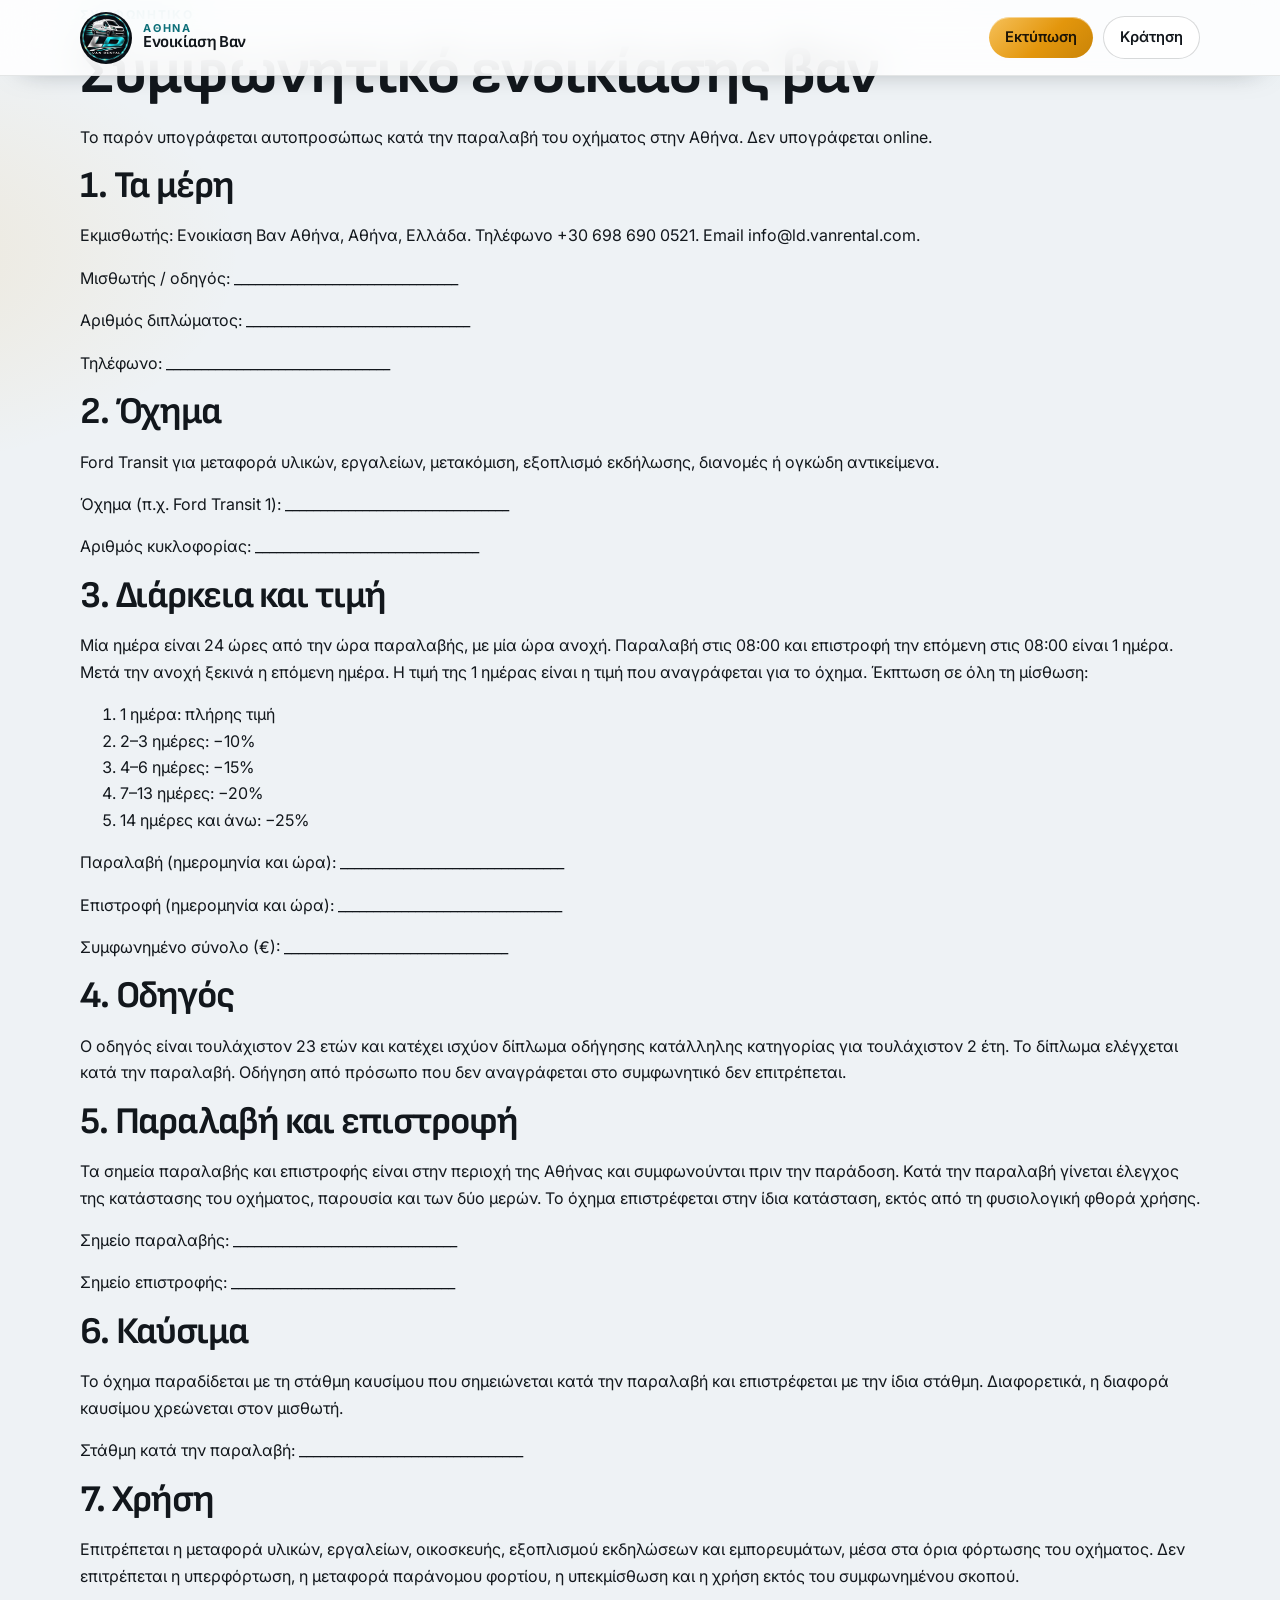
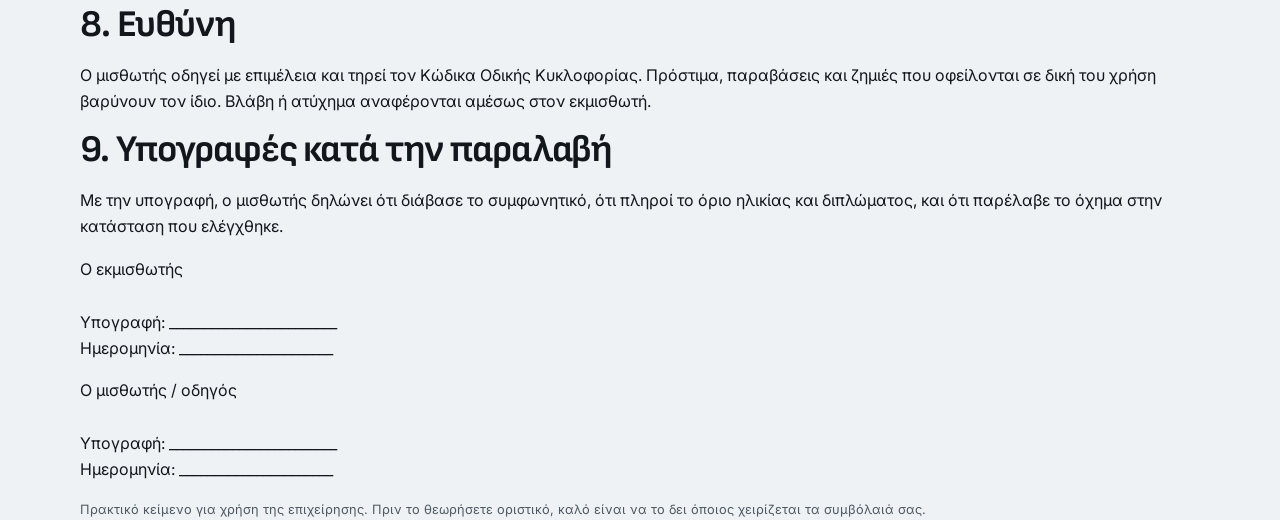
==== contract.html @ 8128e72f "Add files via upload" ====
<!DOCTYPE html>
<html lang="el">
<head>
  <meta charset="UTF-8" />
  <meta name="viewport" content="width=device-width, initial-scale=1" />
  <title>Συμφωνητικό ενοικίασης βαν – Ενοικίαση Βαν Αθήνα</title>
  <meta name="description" content="Συμφωνητικό ενοικίασης Ford Transit στην Αθήνα. Υπογράφεται κατά την παραλαβή." />
  <meta name="theme-color" content="#eef2f5" />
  <link rel="preconnect" href="https://fonts.googleapis.com" />
  <link rel="preconnect" href="https://fonts.gstatic.com" crossorigin />
  <link href="https://fonts.googleapis.com/css2?family=Inter:wght@400;500;600;700&family=Sofia+Sans:ital,wght@0,500;0,600;0,700;0,800&display=swap" rel="stylesheet" />
  <link rel="stylesheet" href="css/styles.css" />
</head>
<body>
  <header class="site-header scrolled">
    <div class="wrap bar">
      <a class="brand" href="index.html">
        <span class="logo"><img src="logo-header.jpg" alt="LD Van Rental" width="52" height="52" /></span>
        <span class="brand-text">
          <span class="brand-kicker">Αθήνα</span>
          <span class="brand-name">Ενοικίαση Βαν</span>
        </span>
      </a>
      <div class="bar-actions no-print">
        <button type="button" class="btn btn-accent btn-sm" id="printBtn">Εκτύπωση</button>
        <a class="btn btn-outline btn-sm" href="index.html#book">Κράτηση</a>
      </div>
    </div>
  </header>

  <main class="contract-main">
    <article class="wrap contract">
      <p class="eyebrow">Συμφωνητικό</p>
      <h1>Συμφωνητικό ενοικίασης βαν</h1>
      <p>Το παρόν υπογράφεται αυτοπροσώπως κατά την παραλαβή του οχήματος στην Αθήνα. Δεν υπογράφεται online.</p>

      <h2>1. Τα μέρη</h2>
      <p>Εκμισθωτής: Ενοικίαση Βαν Αθήνα, Αθήνα, Ελλάδα. Τηλέφωνο +30 698 690 0521. Email info@ld.vanrental.com.</p>
      <p class="blank">Μισθωτής / οδηγός: ________________________________</p>
      <p class="blank">Αριθμός διπλώματος: ________________________________</p>
      <p class="blank">Τηλέφωνο: ________________________________</p>

      <h2>2. Όχημα</h2>
      <p>Ford Transit για μεταφορά υλικών, εργαλείων, μετακόμιση, εξοπλισμό εκδήλωσης, διανομές ή ογκώδη αντικείμενα.</p>
      <p class="blank">Όχημα (π.χ. Ford Transit 1): ________________________________</p>
      <p class="blank">Αριθμός κυκλοφορίας: ________________________________</p>

      <h2>3. Διάρκεια και τιμή</h2>
      <p>Μία ημέρα είναι 24 ώρες από την ώρα παραλαβής, με μία ώρα ανοχή. Παραλαβή στις 08:00 και επιστροφή την επόμενη στις 08:00 είναι 1 ημέρα. Μετά την ανοχή ξεκινά η επόμενη ημέρα. Η τιμή της 1 ημέρας είναι η τιμή που αναγράφεται για το όχημα. Έκπτωση σε όλη τη μίσθωση:</p>
      <ol>
        <li>1 ημέρα: πλήρης τιμή</li>
        <li>2–3 ημέρες: −10%</li>
        <li>4–6 ημέρες: −15%</li>
        <li>7–13 ημέρες: −20%</li>
        <li>14 ημέρες και άνω: −25%</li>
      </ol>
      <p class="blank">Παραλαβή (ημερομηνία και ώρα): ________________________________</p>
      <p class="blank">Επιστροφή (ημερομηνία και ώρα): ________________________________</p>
      <p class="blank">Συμφωνημένο σύνολο (€): ________________________________</p>

      <h2>4. Οδηγός</h2>
      <p>Ο οδηγός είναι τουλάχιστον 23 ετών και κατέχει ισχύον δίπλωμα οδήγησης κατάλληλης κατηγορίας για τουλάχιστον 2 έτη. Το δίπλωμα ελέγχεται κατά την παραλαβή. Οδήγηση από πρόσωπο που δεν αναγράφεται στο συμφωνητικό δεν επιτρέπεται.</p>

      <h2>5. Παραλαβή και επιστροφή</h2>
      <p>Τα σημεία παραλαβής και επιστροφής είναι στην περιοχή της Αθήνας και συμφωνούνται πριν την παράδοση. Κατά την παραλαβή γίνεται έλεγχος της κατάστασης του οχήματος, παρουσία και των δύο μερών. Το όχημα επιστρέφεται στην ίδια κατάσταση, εκτός από τη φυσιολογική φθορά χρήσης.</p>
      <p class="blank">Σημείο παραλαβής: ________________________________</p>
      <p class="blank">Σημείο επιστροφής: ________________________________</p>

      <h2>6. Καύσιμα</h2>
      <p>Το όχημα παραδίδεται με τη στάθμη καυσίμου που σημειώνεται κατά την παραλαβή και επιστρέφεται με την ίδια στάθμη. Διαφορετικά, η διαφορά καυσίμου χρεώνεται στον μισθωτή.</p>
      <p class="blank">Στάθμη κατά την παραλαβή: ________________________________</p>

      <h2>7. Χρήση</h2>
      <p>Επιτρέπεται η μεταφορά υλικών, εργαλείων, οικοσκευής, εξοπλισμού εκδηλώσεων και εμπορευμάτων, μέσα στα όρια φόρτωσης του οχήματος. Δεν επιτρέπεται η υπερφόρτωση, η μεταφορά παράνομου φορτίου, η υπεκμίσθωση και η χρήση εκτός του συμφωνημένου σκοπού.</p>

      <h2>8. Ευθύνη</h2>
      <p>Ο μισθωτής οδηγεί με επιμέλεια και τηρεί τον Κώδικα Οδικής Κυκλοφορίας. Πρόστιμα, παραβάσεις και ζημιές που οφείλονται σε δική του χρήση βαρύνουν τον ίδιο. Βλάβη ή ατύχημα αναφέρονται αμέσως στον εκμισθωτή.</p>

      <h2>9. Υπογραφές κατά την παραλαβή</h2>
      <p>Με την υπογραφή, ο μισθωτής δηλώνει ότι διάβασε το συμφωνητικό, ότι πληροί το όριο ηλικίας και διπλώματος, και ότι παρέλαβε το όχημα στην κατάσταση που ελέγχθηκε.</p>
      <div class="sign">
        <p class="blank">Ο εκμισθωτής<br /><br />Υπογραφή: ________________________<br />Ημερομηνία: ______________________</p>
        <p class="blank">Ο μισθωτής / οδηγός<br /><br />Υπογραφή: ________________________<br />Ημερομηνία: ______________________</p>
      </div>
      <p class="fine">Πρακτικό κείμενο για χρήση της επιχείρησης. Πριν το θεωρήσετε οριστικό, καλό είναι να το δει όποιος χειρίζεται τα συμβόλαιά σας.</p>
    </article>
  </main>
  <script>
    document.getElementById("printBtn").addEventListener("click", () => window.print());
  </script>
</body>
</html>
---- css/styles.css ----
/* =====================================================================
   Ενοικίαση Βαν Αθήνα
   Light instrument panel: concrete canvas, graphite ink, signal amber,
   deep teal. Sofia Sans + Inter (both include Greek).
   ===================================================================== */
:root {
  --ink: #12171c;
  --ink-soft: #2c353d;
  --muted: #4e5963;
  --canvas: #eef2f5;
  --canvas-2: #e4eaee;
  --surface: #ffffff;
  --line: rgba(18, 23, 28, 0.1);
  --line-strong: rgba(18, 23, 28, 0.16);
  --amber: #e3960c;
  --amber-2: #f6b73c;
  --amber-ink: #1c1406;
  --teal: #0c6e78;
  --teal-2: #14919b;
  --danger: #b42318;
  --ok: #18794a;
  --night: #0d141b;
  --night-2: #16202a;
  --grad: linear-gradient(135deg, #f6c15a 0%, #e3960c 55%, #c98408 100%);
  --glow: linear-gradient(135deg, #f6c15a, #14919b);
  --radius: 22px;
  --ease: cubic-bezier(.2, .8, .2, 1);
  --header: 76px;
  --font-head: "Sofia Sans", "Inter", system-ui, sans-serif;
  --font-body: "Inter", system-ui, -apple-system, "Segoe UI", sans-serif;
  --shadow: 0 24px 50px -28px rgba(13, 20, 27, 0.45);
}

*, *::before, *::after { box-sizing: border-box; }
html { -webkit-text-size-adjust: 100%; scroll-behavior: smooth; }
body {
  margin: 0;
  font-family: var(--font-body);
  color: var(--ink);
  background:
    radial-gradient(900px 480px at 100% -8%, rgba(20, 145, 155, 0.1), transparent 55%),
    radial-gradient(760px 420px at -12% 12%, rgba(227, 150, 12, 0.12), transparent 52%),
    var(--canvas);
  line-height: 1.65;
  -webkit-font-smoothing: antialiased;
  color-scheme: light;
}
.wrap { width: min(1120px, calc(100% - 2rem)); margin-inline: auto; }
[hidden] { display: none !important; }
img { max-width: 100%; }
h1, h2, h3 { font-family: var(--font-head); font-weight: 700; line-height: 1.08; margin: 0 0 .7rem; letter-spacing: -0.03em; }
h1 { font-size: clamp(2.35rem, 5vw, 4rem); }
h2 { font-size: clamp(1.7rem, 3vw, 2.35rem); }
em { font-style: italic; font-weight: 600; }
.muted { color: var(--muted); }
::selection { background: rgba(227, 150, 12, 0.28); }
:focus-visible { outline: 2px solid var(--teal); outline-offset: 3px; }

.skip {
  position: absolute; left: 1rem; top: -48px; z-index: 90;
  background: var(--ink); color: #fff; padding: .65rem 1rem; border-radius: 999px;
  text-decoration: none; font-weight: 600;
}
.skip:focus { top: .7rem; }

/* ---------- Scroll progress ---------- */
.scroll-progress {
  position: fixed; inset: 0 0 auto 0; height: 3px; z-index: 80; pointer-events: none;
  background: rgba(18, 23, 28, 0.06);
}
.scroll-progress span {
  display: block; height: 100%; width: 100%; transform: scaleX(0); transform-origin: left center;
  background: var(--glow);
  box-shadow: 0 0 14px rgba(227, 150, 12, 0.55);
}

/* ---------- Buttons ---------- */
.btn {
  font: inherit; font-weight: 600; border: 0; border-radius: 999px; cursor: pointer;
  text-decoration: none; padding: .85rem 1.35rem; min-height: 48px;
  display: inline-flex; align-items: center; justify-content: center; gap: .5rem;
  transition: transform .35s var(--ease), box-shadow .35s, background .25s, border-color .25s, color .25s;
}
.btn:hover { transform: translateY(-2px); }
.btn:active { transform: translateY(0) scale(.98); }
.btn:disabled { opacity: .6; cursor: wait; transform: none; }
.btn-sm { padding: .5rem 1rem; min-height: 40px; font-size: .92rem; }
.btn-block { width: 100%; }
.btn-primary { background: var(--ink); color: #fff; }
.btn-primary:hover { background: #24303a; box-shadow: 0 12px 28px -12px rgba(18, 23, 28, 0.7); }
.btn-accent { background: var(--grad); color: var(--amber-ink); box-shadow: inset 0 1px 0 rgba(255, 255, 255, 0.45); }
.btn-accent:hover { box-shadow: 0 0 0 4px rgba(227, 150, 12, 0.22), 0 14px 28px -12px rgba(227, 150, 12, 0.7); }
.btn-outline {
  background: rgba(255, 255, 255, 0.55); color: var(--ink);
  border: 1px solid var(--line-strong); backdrop-filter: blur(10px);
}
.btn-outline:hover { border-color: var(--teal); color: var(--teal); background: #fff; }
.btn-wa { background: #1faa59; color: #fff; }
.btn-wa:hover { box-shadow: 0 0 0 4px rgba(31, 170, 89, 0.2), 0 14px 28px -12px rgba(31, 170, 89, 0.65); }
.btn-call { background: var(--night); color: #fff; box-shadow: inset 0 0 0 1px rgba(246, 183, 60, 0.45); }
.btn-call:hover { background: #1a2632; box-shadow: 0 0 0 4px rgba(20, 145, 155, 0.18), 0 14px 28px -12px rgba(13, 20, 27, 0.55); }
.link-btn {
  background: none; border: 0; font: inherit; font-weight: 600; color: var(--teal);
  cursor: pointer; padding: .25rem 0 .9rem;
}
.link-btn:hover { color: var(--ink); }

/* ---------- Header ---------- */
.site-header {
  position: fixed; inset: 0 0 auto 0; z-index: 40; height: var(--header);
  display: flex; align-items: center;
  background: rgba(238, 242, 245, 0.72);
  backdrop-filter: blur(18px) saturate(1.4);
  -webkit-backdrop-filter: blur(18px) saturate(1.4);
  border-bottom: 1px solid transparent;
  transition: background .35s, box-shadow .35s, border-color .35s;
}
.site-header.scrolled, .site-header.open {
  background: rgba(255, 255, 255, 0.86);
  border-bottom-color: var(--line);
  box-shadow: 0 12px 30px -24px rgba(13, 20, 27, 0.55);
}
.bar { display: flex; align-items: center; justify-content: space-between; gap: 1rem; width: min(1120px, calc(100% - 2rem)); }
.brand { display: flex; align-items: center; gap: .7rem; color: var(--ink); text-decoration: none; }
.logo {
  width: 52px; height: 52px; border-radius: 50%; overflow: hidden; flex: none;
  background: #0d141b; display: block;
}
.logo img { width: 100%; height: 100%; object-fit: cover; display: block; }
.brand-text { display: flex; flex-direction: column; line-height: 1.05; }
.brand-kicker { font-size: .68rem; font-weight: 700; letter-spacing: .16em; text-transform: uppercase; color: var(--teal); }
.brand-name { font-family: var(--font-head); font-weight: 700; font-size: 1.05rem; letter-spacing: -0.03em; }
.nav { display: none; gap: 1.35rem; }
.nav a {
  color: var(--ink-soft); text-decoration: none; font-weight: 500; font-size: .94rem;
  position: relative; padding: .3rem 0;
}
.nav a::after {
  content: ""; position: absolute; left: 0; right: 100%; bottom: -2px; height: 2px; border-radius: 2px;
  background: var(--grad); transition: right .35s var(--ease);
}
.nav a:hover, .nav a.is-current { color: var(--ink); }
.nav a:hover::after, .nav a.is-current::after { right: 0; }
.bar-actions { display: flex; align-items: center; gap: .6rem; }
.menu-btn {
  width: 44px; height: 44px; border-radius: 14px; border: 1px solid var(--line-strong);
  background: rgba(255, 255, 255, 0.7); display: grid; place-content: center; gap: 5px; cursor: pointer;
}
.menu-btn span { display: block; width: 18px; height: 2px; background: var(--ink); border-radius: 2px; transition: transform .3s var(--ease), opacity .2s; }
.site-header.open .menu-btn span:nth-child(1) { transform: translateY(7px) rotate(45deg); }
.site-header.open .menu-btn span:nth-child(2) { opacity: 0; }
.site-header.open .menu-btn span:nth-child(3) { transform: translateY(-7px) rotate(-45deg); }
@media (max-width: 899px) {
  .site-header.open .nav {
    display: flex; flex-direction: column; position: absolute; top: var(--header); left: 0; right: 0;
    background: rgba(255, 255, 255, 0.96); backdrop-filter: blur(16px);
    padding: .4rem 1.15rem 1rem; border-bottom: 1px solid var(--line);
    box-shadow: var(--shadow); animation: dropIn .28s var(--ease);
  }
  .site-header.open .nav a { padding: .9rem .1rem; border-bottom: 1px solid var(--line); font-size: 1.05rem; }
  .site-header.open .nav a::after { display: none; }
}
@media (min-width: 900px) { .nav { display: flex; } .menu-btn { display: none; } }

/* ---------- Hero ---------- */
.hero { padding: calc(var(--header) + 2.4rem) 0 1.5rem; }
.hero-grid { display: grid; gap: 2rem; align-items: center; }
@media (min-width: 960px) { .hero-grid { grid-template-columns: 1.12fr .88fr; gap: 3.5rem; } }
.eyebrow {
  display: inline-flex; align-items: center; gap: .55rem; margin: 0 0 .85rem;
  font-size: .75rem; font-weight: 700; letter-spacing: .14em; text-transform: uppercase; color: var(--teal);
}
.pulse-dot {
  width: 8px; height: 8px; border-radius: 50%; background: var(--amber); position: relative; flex: none;
}
.pulse-dot::after {
  content: ""; position: absolute; inset: -4px; border-radius: inherit; border: 1px solid var(--amber);
  animation: pulse 2.4s ease-out infinite;
}
.hero h1 em {
  background: linear-gradient(100deg, #c98408, #0c6e78);
  -webkit-background-clip: text; background-clip: text; color: transparent;
}
.lead { font-size: 1.05rem; color: var(--muted); margin: 0 0 1.5rem; max-width: 42rem; }
.hero-cta { display: flex; flex-wrap: wrap; gap: .7rem; }
.chips { display: flex; flex-wrap: wrap; gap: .5rem; list-style: none; padding: 0; margin: 1.4rem 0 0; }
.chips li {
  font-size: .84rem; font-weight: 500; color: var(--ink-soft);
  padding: .4rem .85rem; border-radius: 999px;
  background: rgba(255, 255, 255, 0.72); border: 1px solid var(--line);
  backdrop-filter: blur(8px);
}
.chips li::before { content: ""; display: inline-block; width: 6px; height: 6px; margin-right: .5rem; border-radius: 50%; background: var(--teal-2); transform: translateY(-1px); }

.hero-visual { position: relative; }
.hero-visual::before {
  content: ""; position: absolute; inset: 22px -12px -14px 22px; border-radius: 28px; z-index: 0;
  background: linear-gradient(160deg, rgba(227, 150, 12, 0.22), rgba(20, 145, 155, 0.16));
  border: 1px solid rgba(12, 110, 120, 0.25);
}
.hero-photo { aspect-ratio: 5 / 4; max-height: 440px; z-index: 1; }
.hero-note {
  position: absolute; left: -12px; bottom: 22px; z-index: 2; max-width: 220px;
  padding: .85rem 1rem; border-radius: 18px; color: #fff;
  background: rgba(13, 20, 27, 0.72); border: 1px solid rgba(255, 255, 255, 0.16);
  backdrop-filter: blur(14px); -webkit-backdrop-filter: blur(14px);
  box-shadow: var(--shadow);
}
.hero-note-k { display: block; font-size: .7rem; letter-spacing: .14em; text-transform: uppercase; color: var(--amber-2); font-weight: 700; margin-bottom: .25rem; }
.hero-note strong { font-family: var(--font-head); font-weight: 600; font-size: 1rem; letter-spacing: -0.02em; line-height: 1.25; }
@media (max-width: 640px) {
  .hero-note { left: 12px; bottom: 12px; }
  .hero-visual::before { inset: 12px -6px -8px 12px; }
}

/* ---------- Frames ---------- */
.frame {
  position: relative; margin: 0; overflow: hidden; border-radius: 24px;
  background: linear-gradient(145deg, #1c2832, #0c6e78);
  box-shadow: var(--shadow); border: 1px solid rgba(255, 255, 255, 0.7);
}
.frame img { position: absolute; inset: 0; width: 100%; height: 100%; object-fit: cover; display: block; }
.glass-tag {
  position: absolute; left: .85rem; bottom: .85rem; z-index: 2;
  padding: .4rem .8rem; border-radius: 999px; color: #fff; font-size: .8rem; font-weight: 600;
  background: rgba(13, 20, 27, 0.5); border: 1px solid rgba(255, 255, 255, 0.22);
  backdrop-filter: blur(12px); -webkit-backdrop-filter: blur(12px);
}
img.failed { display: none; }

/* ---------- Booking ---------- */
#book { position: relative; z-index: 2; scroll-margin-top: calc(var(--header) + 12px); padding-bottom: .5rem; }
.book-card {
  position: relative; border-radius: 28px; padding: 1.15rem;
  background: rgba(255, 255, 255, 0.72);
  border: 1px solid rgba(255, 255, 255, 0.85);
  backdrop-filter: blur(18px) saturate(1.3);
  -webkit-backdrop-filter: blur(18px) saturate(1.3);
  box-shadow: 0 30px 70px -36px rgba(13, 20, 27, 0.45), inset 0 1px 0 rgba(255, 255, 255, 0.8);
}
.book-card::before {
  content: ""; position: absolute; inset: 0; border-radius: inherit; padding: 1px; pointer-events: none;
  background: linear-gradient(135deg, rgba(227, 150, 12, 0.55), rgba(255, 255, 255, 0.15) 42%, rgba(20, 145, 155, 0.45));
  -webkit-mask: linear-gradient(#000 0 0) content-box, linear-gradient(#000 0 0);
  -webkit-mask-composite: xor; mask: linear-gradient(#000 0 0) content-box, linear-gradient(#000 0 0);
  mask-composite: exclude;
}
@media (min-width: 760px) { .book-card { padding: 1.6rem 1.7rem 1.7rem; } }
.book-head { display: flex; flex-wrap: wrap; justify-content: space-between; gap: .75rem 1.5rem; align-items: end; margin-bottom: 1.1rem; }
.book-head h2 { margin: 0; font-size: 1.55rem; }
.book-head .eyebrow { margin-bottom: .3rem; }
.book-note { margin: 0; max-width: 28ch; color: var(--muted); font-size: .92rem; }

.stepper { display: flex; align-items: center; gap: .45rem; list-style: none; padding: 0; margin: 0 0 .85rem; }
.stepper li { display: flex; align-items: center; gap: .55rem; color: var(--muted); font-weight: 600; font-size: .9rem; transition: color .3s; }
.stepper li:not(:last-child) { flex: 1; }
.stepper li:not(:last-child)::after {
  content: ""; flex: 1; min-width: 12px; height: 2px; border-radius: 2px; background: var(--canvas-2); margin-left: .3rem; transition: background .4s;
}
.stepper .n {
  width: 34px; height: 34px; flex: none; border-radius: 50%; display: grid; place-items: center;
  background: var(--surface); border: 1.5px solid var(--line-strong); font-weight: 700; transition: all .4s var(--ease);
}
.stepper li.active { color: var(--ink); }
.stepper li.active .n { background: var(--grad); border-color: transparent; color: var(--amber-ink); box-shadow: 0 0 0 5px rgba(227, 150, 12, 0.18); }
.stepper li.done .n { background: var(--teal); border-color: var(--teal); color: #fff; font-size: 0; }
.stepper li.done .n::after { content: "✓"; font-size: .95rem; }
.stepper li.done::after { background: var(--teal); }
@media (max-width: 640px) { .stepper li:not(.active) .t { display: none; } }
.progress { height: 3px; border-radius: 99px; background: var(--canvas-2); overflow: hidden; margin-bottom: 1.25rem; }
.progress i { display: block; height: 100%; width: 33%; border-radius: inherit; background: var(--glow); transition: width .65s var(--ease); }

.panel.enter-fwd { animation: rise .48s var(--ease) both; }
.panel.enter-back { animation: rise .48s var(--ease) both; }

/* ---------- Forms ---------- */
.search-bar {
  display: grid; gap: .85rem; grid-template-columns: 1fr; padding: .85rem;
  border-radius: 20px; background: rgba(255, 255, 255, 0.66); border: 1px solid var(--line);
}
@media (min-width: 860px) { .search-bar { grid-template-columns: 1fr 1fr 1fr auto; align-items: end; } }
.search-bar label, .field > label { margin: 0; }
label { display: block; font-weight: 600; font-size: .86rem; color: var(--ink-soft); }
input, select {
  display: block; width: 100%; margin-top: .35rem; padding: .75rem .9rem; font: inherit; color: var(--ink);
  background: var(--surface); border: 1.5px solid var(--line-strong); border-radius: 14px; min-height: 50px;
  transition: border-color .25s, box-shadow .25s, background .25s;
}
select {
  appearance: none;
  background-image: url("data:image/svg+xml;utf8,<svg xmlns='http://www.w3.org/2000/svg' width='12' height='8' viewBox='0 0 12 8'><path fill='%234e5963' d='M1 1.2 6 6.2 11 1.2'/></svg>");
  background-repeat: no-repeat; background-position: right .9rem center; padding-right: 2.2rem;
}
input:hover, select:hover { border-color: rgba(12, 110, 120, 0.35); }
input:focus, select:focus { outline: none; border-color: var(--teal); box-shadow: 0 0 0 4px rgba(12, 110, 120, 0.14); }
input::placeholder { color: #8b959e; }
input:disabled { background: var(--canvas-2); color: var(--muted); cursor: not-allowed; }
.control input { margin-top: 0; }
.hp { position: absolute; left: -9999px; width: 1px; height: 1px; opacity: 0; }
.error { color: var(--danger); font-weight: 600; margin: .75rem 0 0; animation: msgIn .25s var(--ease); }
.results-info { color: var(--muted); font-weight: 500; margin: 1rem 0 0; min-height: 1.4em; }

.field { margin-bottom: 1rem; }
.control { position: relative; }
.control input { padding-right: 2.8rem; }
.control::after {
  position: absolute; right: .8rem; top: 50%; width: 22px; height: 22px; border-radius: 50%;
  display: grid; place-items: center; font-size: .78rem; font-weight: 800; color: #fff;
  transform: translateY(-50%) scale(0); transition: transform .3s var(--ease); pointer-events: none;
}
.field.is-valid .control::after { content: "✓"; background: var(--ok); transform: translateY(-50%) scale(1); }
.field.is-invalid .control::after { content: "!"; background: var(--danger); transform: translateY(-50%) scale(1); }
.field.is-valid input { border-color: var(--ok); }
.field.is-invalid input { border-color: var(--danger); background: #fff7f6; animation: shake .35s; }
.field.is-invalid input:focus { box-shadow: 0 0 0 4px rgba(180, 35, 24, 0.14); }
.field.is-valid input:focus { box-shadow: 0 0 0 4px rgba(24, 121, 74, 0.14); }
.field-msg { color: var(--danger); font-size: .84rem; font-weight: 600; margin: .35rem 0 0; animation: msgIn .25s var(--ease); }
.hint { font-size: .86rem; color: var(--muted); margin: .25rem 0 .9rem; }
.field .hint { margin: .35rem 0 0; }
.form-sub { font-size: 1.35rem; margin: 1.5rem 0 .25rem; padding-top: 1.2rem; border-top: 1px dashed var(--line-strong); }

.suggest {
  position: absolute; left: 0; right: 0; top: calc(100% + 6px); z-index: 10; list-style: none; margin: 0; padding: .35rem;
  background: var(--surface); border: 1px solid var(--line); border-radius: 16px; max-height: 240px; overflow: auto;
  box-shadow: var(--shadow); animation: dropIn .2s var(--ease);
}
.suggest li { padding: .65rem .8rem; border-radius: 11px; cursor: pointer; font-size: .92rem; }
.suggest li:hover, .suggest li[aria-selected="true"] { background: #eef6f6; }
.suggest li.none { color: var(--muted); cursor: default; }
.check-row { display: flex; gap: .6rem; align-items: center; font-weight: 500; margin: .2rem 0 1rem; cursor: pointer; }
.check-row input { width: 18px; height: 18px; min-height: 0; margin: 0; accent-color: var(--teal); flex: none; }

/* ---------- Map ---------- */
.mode { border: 0; padding: 0; margin: 0 0 .75rem; display: flex; flex-wrap: wrap; gap: .5rem; align-items: center; }
.mode legend { float: left; font-size: .86rem; font-weight: 600; margin-right: .45rem; padding: 0; color: var(--ink-soft); }
.mode label { margin: 0; position: relative; }
.mode input { position: absolute; opacity: 0; width: 1px; height: 1px; min-height: 0; margin: 0; }
.mode span {
  display: inline-block; padding: .42rem .95rem; border-radius: 999px; background: var(--surface);
  border: 1.5px solid var(--line-strong); font-weight: 600; font-size: .86rem; cursor: pointer; transition: all .3s var(--ease);
}
.mode span:hover { border-color: var(--teal); }
.mode input:checked + span { background: var(--night); border-color: var(--night); color: #fff; }
.mode input:focus-visible + span { outline: 2px solid var(--teal); outline-offset: 2px; }
.map-wrap { isolation: isolate; z-index: 0; border-radius: 20px; overflow: hidden; border: 1px solid var(--line); box-shadow: var(--shadow); }
#map { height: 360px; background: var(--canvas-2); font-family: var(--font-body); }
#mapMsg { min-height: 1.3em; }
.pin span {
  display: grid; place-items: center; width: 32px; height: 32px; border-radius: 50%;
  font: 700 .85rem var(--font-head); border: 3px solid #fff; box-shadow: 0 6px 16px rgba(0, 0, 0, 0.28);
  animation: pinDrop .45s var(--ease) both;
}
.pin-pickup span { background: var(--teal); color: #fff; }
.pin-return span { background: var(--amber); color: var(--amber-ink); }

/* ---------- Cards ---------- */
.grid { display: grid; gap: 1.15rem; grid-template-columns: repeat(auto-fill, minmax(260px, 1fr)); margin-top: 1.35rem; }
.card {
  position: relative; background: var(--surface); border: 1px solid var(--line); border-radius: var(--radius);
  overflow: hidden; display: flex; flex-direction: column;
  transition: transform .4s var(--ease), box-shadow .4s var(--ease);
}
.card::before {
  content: ""; position: absolute; inset: 0; z-index: 2; border-radius: inherit; padding: 1.5px; pointer-events: none; opacity: 0;
  background: var(--glow); transition: opacity .35s;
  -webkit-mask: linear-gradient(#000 0 0) content-box, linear-gradient(#000 0 0);
  -webkit-mask-composite: xor; mask: linear-gradient(#000 0 0) content-box, linear-gradient(#000 0 0); mask-composite: exclude;
}
@media (hover: hover) {
  .card:hover { transform: translateY(-6px); box-shadow: 0 22px 40px -24px rgba(13, 20, 27, 0.45), 0 0 0 1px rgba(20, 145, 155, 0.08); }
  .card:hover::before { opacity: 1; }
}
.card .media { position: relative; overflow: hidden; aspect-ratio: 16 / 10; background: var(--canvas-2); }
.card .media img { width: 100%; height: 100%; object-fit: cover; display: block; transition: transform .7s var(--ease); }
@media (hover: hover) { .card:hover .media img { transform: scale(1.06); } }
.badge {
  position: absolute; left: .75rem; top: .75rem; z-index: 1; padding: .28rem .7rem; border-radius: 999px;
  font-size: .74rem; font-weight: 600; color: #fff;
  background: rgba(13, 20, 27, 0.55); border: 1px solid rgba(255, 255, 255, 0.2); backdrop-filter: blur(8px);
}
.card-body { padding: 1rem 1.1rem 1.15rem; display: flex; flex-direction: column; gap: .35rem; flex: 1; }
.card h3 { margin: 0; font-size: 1.25rem; }
.specs { color: var(--muted); font-size: .92rem; margin: 0; flex: 1; }
.card-foot { display: flex; align-items: center; justify-content: space-between; gap: .7rem; margin-top: .7rem; padding-top: .85rem; border-top: 1px solid var(--line); }
.price { font-family: var(--font-head); font-size: 1.45rem; font-weight: 700; letter-spacing: -0.03em; line-height: 1; }
.price small { font-family: var(--font-body); font-weight: 500; font-size: .78rem; color: var(--muted); letter-spacing: 0; }
.card .btn { padding: .6rem 1rem; min-height: 42px; }
.skel { pointer-events: none; }
.skel .media, .skel i { background: linear-gradient(100deg, #e6ebf0 30%, #f7f9fb 50%, #e6ebf0 70%); background-size: 200% 100%; animation: shimmer 1.3s linear infinite; }
.skel i { display: block; height: 14px; border-radius: 7px; margin: .4rem 0; }
.skel i:nth-child(1) { width: 70%; height: 18px; }
.skel i:nth-child(3) { width: 42%; margin-top: .9rem; }

/* ---------- Summary / confirm ---------- */
.booking-layout { display: grid; gap: 1.4rem; grid-template-columns: 1fr; }
@media (min-width: 900px) { .booking-layout { grid-template-columns: 1.3fr .85fr; align-items: start; } }
.summary {
  background: linear-gradient(180deg, #ffffff, #f7f5f0); padding: 1.15rem; border-radius: 22px;
  border: 1px solid var(--line); box-shadow: var(--shadow);
}
@media (min-width: 900px) { .summary { position: sticky; top: calc(var(--header) + 16px); } }
.summary h2 { font-size: 1.2rem; }
.summary img { width: 100%; border-radius: 16px; aspect-ratio: 16 / 10; object-fit: cover; background: var(--canvas-2); }
.sum-name { font-family: var(--font-head); font-size: 1.2rem; font-weight: 700; margin: .75rem 0 .4rem; letter-spacing: -0.03em; }
.summary dl { display: grid; grid-template-columns: auto 1fr; gap: .4rem 1rem; margin: 0 0 .9rem; font-size: .94rem; }
.summary dt { color: var(--muted); }
.summary dd { margin: 0; text-align: right; font-weight: 600; }
.total { display: flex; justify-content: space-between; align-items: baseline; border-top: 1.5px dashed var(--line-strong); padding-top: .9rem; margin: 0; font-weight: 600; }
.total strong { font-family: var(--font-head); font-size: 1.9rem; font-weight: 700; letter-spacing: -0.03em; }
.fine { font-size: .8rem; color: var(--muted); margin: .75rem 0 0; }

.confirm { text-align: center; padding: 2.2rem 1rem 1.2rem; }
.tick { width: 84px; height: 84px; margin: 0 auto .8rem; display: block; }
.tick circle { stroke: var(--amber); stroke-width: 3; stroke-dasharray: 152; stroke-dashoffset: 152; animation: draw .7s var(--ease) .1s forwards; }
.tick path { stroke: var(--ink); stroke-width: 4; stroke-linecap: round; stroke-linejoin: round; stroke-dasharray: 40; stroke-dashoffset: 40; animation: draw .45s var(--ease) .55s forwards; }
.confirm h2 { font-size: 2.1rem; }
.confirm p { max-width: 46ch; margin-inline: auto; }
.confirm .btn { margin-top: .8rem; }

/* ---------- Sections ---------- */
.section { padding: 4.5rem 0; scroll-margin-top: calc(var(--header) + 8px); }
.section.tight { padding: 1.25rem 0 3rem; }
.section-white {
  background: rgba(255, 255, 255, 0.55);
  border-block: 1px solid rgba(255, 255, 255, 0.7);
}
.section-lead { color: var(--muted); max-width: 62ch; margin: 0; font-size: 1.02rem; }

.uses { display: grid; gap: 1rem; margin-top: 1.6rem; }
@media (min-width: 800px) { .uses { grid-template-columns: 1fr 1fr; gap: 1.1rem; } }
.use {
  display: grid; grid-template-columns: 132px 1fr; gap: 1rem; align-items: center;
  padding: .7rem; background: var(--surface); border: 1px solid var(--line); border-radius: 22px;
  transition: transform .4s var(--ease), box-shadow .4s, border-color .3s;
}
@media (hover: hover) {
  .use:hover { transform: translateY(-4px); border-color: rgba(20, 145, 155, 0.35); box-shadow: 0 18px 36px -24px rgba(13, 20, 27, 0.4), 0 0 0 1px rgba(227, 150, 12, 0.18); }
}
.use-photo { aspect-ratio: 1; border-radius: 16px; }
.use-body { padding-right: .4rem; }
.tag-n { font-family: var(--font-head); font-weight: 700; font-size: .8rem; letter-spacing: .12em; color: var(--amber); }
.use h3 { font-size: 1.2rem; margin: .15rem 0 .3rem; }
.use p { margin: 0; color: var(--muted); font-size: .94rem; }
@media (max-width: 560px) {
  .use { grid-template-columns: 1fr; }
  .use-photo { aspect-ratio: 16 / 9; max-height: 160px; }
}

.section-dark {
  color: #fff;
  background:
    radial-gradient(640px 280px at 100% 0%, rgba(227, 150, 12, 0.18), transparent 60%),
    radial-gradient(520px 280px at 0% 100%, rgba(20, 145, 155, 0.2), transparent 62%),
    var(--night);
}
.section-dark .eyebrow { color: var(--amber-2); }
.how { list-style: none; padding: 0; margin: 1.6rem 0 0; display: grid; gap: .9rem; grid-template-columns: repeat(auto-fit, minmax(220px, 1fr)); counter-reset: s; }
.how li {
  counter-increment: s; display: flex; flex-direction: column; gap: .45rem; padding: 1.25rem;
  border-radius: 20px; background: rgba(255, 255, 255, 0.05); border: 1px solid rgba(255, 255, 255, 0.1);
  backdrop-filter: blur(8px); transition: transform .4s var(--ease), border-color .3s, background .3s;
}
@media (hover: hover) {
  .how li:hover { transform: translateY(-5px); background: rgba(255, 255, 255, 0.08); border-color: rgba(246, 183, 60, 0.55); box-shadow: 0 0 28px -10px rgba(246, 183, 60, 0.45); }
}
.how li::before {
  content: counter(s, decimal-leading-zero); font-family: var(--font-head); font-weight: 700; letter-spacing: .04em;
  color: var(--amber-2); font-size: .95rem;
}
.how strong { font-family: var(--font-head); font-size: 1.15rem; font-weight: 600; letter-spacing: -0.02em; }
.how span { color: rgba(255, 255, 255, 0.74); font-size: .94rem; }

.split { display: grid; gap: 2rem; align-items: center; }
@media (min-width: 900px) { .split { grid-template-columns: 1.05fr .85fr; gap: 3.5rem; } }
.side-photo { aspect-ratio: 4 / 5; min-height: 360px; }
.perks { display: grid; gap: 1.15rem; margin-top: 1.4rem; }
.perks > div { padding-left: 1rem; border-left: 2px solid var(--amber); }
.perks strong { font-family: var(--font-head); font-size: 1.12rem; font-weight: 700; letter-spacing: -0.02em; }
.perks p { margin: .2rem 0 0; color: var(--muted); }

.faq { max-width: 760px; margin-top: 1.4rem; }
.faq details {
  background: var(--surface); border: 1px solid var(--line); border-radius: 16px; margin-bottom: .6rem;
  transition: border-color .3s, box-shadow .3s;
}
.faq details[open] { border-color: rgba(12, 110, 120, 0.28); box-shadow: 0 16px 30px -24px rgba(13, 20, 27, 0.45); }
.faq summary { font-weight: 600; cursor: pointer; padding: 1rem 2.8rem 1rem 1.15rem; list-style: none; position: relative; }
.faq summary::-webkit-details-marker { display: none; }
.faq summary::after {
  content: ""; position: absolute; right: 1.2rem; top: 50%; width: 10px; height: 10px;
  border-right: 2px solid var(--teal); border-bottom: 2px solid var(--teal);
  transform: translateY(-70%) rotate(45deg); transition: transform .3s var(--ease);
}
.faq details[open] summary::after { transform: translateY(-30%) rotate(225deg); }
.faq details p { margin: 0; padding: 0 1.15rem 1.1rem; color: var(--muted); animation: msgIn .3s var(--ease); }

.contact {
  display: grid; gap: 1.25rem; align-items: center; padding: 1.4rem;
  border-radius: 28px; color: #fff; background:
    radial-gradient(420px 180px at 100% 0%, rgba(246, 183, 60, 0.2), transparent 60%),
    linear-gradient(145deg, #14202a, #0c6e78);
  box-shadow: var(--shadow);
}
.contact .eyebrow { color: var(--amber-2); }
.contact h2 { font-size: clamp(1.6rem, 3vw, 2.15rem); }
.contact p { margin: 0; color: rgba(255, 255, 255, 0.82); max-width: 46ch; }
.contact-actions { display: flex; flex-wrap: wrap; gap: .7rem; }
@media (min-width: 800px) { .contact { grid-template-columns: 1fr auto; padding: 1.8rem 2rem; } }

.site-footer { background: var(--night); color: rgba(255, 255, 255, 0.68); padding: 2rem 0 6.5rem; margin-top: 1rem; font-size: .9rem; }
.footer-grid { display: grid; gap: 1.25rem; }
@media (min-width: 760px) { .footer-grid { grid-template-columns: 1.4fr auto auto; align-items: start; gap: 2rem; } }
.footer-brand { margin: 0 0 .3rem; font-family: var(--font-head); font-weight: 700; color: #fff; letter-spacing: -0.03em; font-size: 1.15rem; }
.footer-note, .footer-meta { margin: 0; }
.footer-nav { display: flex; flex-wrap: wrap; gap: .7rem 1.1rem; }
.footer-nav a { color: rgba(255, 255, 255, 0.82); text-decoration: none; font-weight: 500; }
.footer-nav a:hover { color: var(--amber-2); }

/* ---------- Floating controls ---------- */
.to-top {
  position: fixed; left: 1rem; bottom: calc(1rem + env(safe-area-inset-bottom, 0px)); z-index: 50;
  width: 48px; height: 48px; border: 0; border-radius: 50%; cursor: pointer; color: var(--amber-ink);
  background: var(--grad); box-shadow: 0 12px 24px -10px rgba(13, 20, 27, 0.5);
  display: grid; place-items: center;
  opacity: 0; transform: translateY(10px); pointer-events: none;
  transition: opacity .35s var(--ease), transform .35s var(--ease);
}
.to-top.is-visible { opacity: 1; transform: none; pointer-events: auto; }
.to-top:hover { transform: translateY(-3px); }

.fab-wrap {
  position: fixed; right: 1rem; bottom: calc(1rem + env(safe-area-inset-bottom, 0px));
  display: flex; flex-direction: column; align-items: flex-end; gap: .65rem; z-index: 50;
}
.fab {
  position: relative; display: inline-flex; align-items: center; justify-content: center;
  height: 52px; min-width: 52px; padding: 0 15px; border-radius: 999px; font-weight: 600;
  text-decoration: none; box-shadow: 0 12px 26px rgba(13, 20, 27, 0.28);
  transition: transform .35s var(--ease), box-shadow .35s;
}
.fab span { max-width: 0; overflow: hidden; white-space: nowrap; opacity: 0; transition: max-width .4s var(--ease), opacity .25s, margin .4s; }
@media (hover: hover) {
  .fab:hover { transform: translateY(-3px); }
  .fab:hover span, .fab:focus-visible span { max-width: 120px; opacity: 1; margin-left: .5rem; }
}
.fab-wa { background: #1faa59; color: #fff; }
.fab-wa::before {
  content: ""; position: absolute; inset: 0; border-radius: inherit; background: #1faa59; z-index: -1;
  animation: pulse 2.8s ease-out infinite;
}
.fab-call { background: var(--teal); color: #fff; }
.fab-mail { background: var(--night); color: #fff; border: 1px solid rgba(255, 255, 255, 0.08); }
.footer-meta a { color: rgba(255, 255, 255, 0.88); text-decoration: none; font-weight: 500; }
.footer-meta a:hover { color: var(--amber-2); }

/* ---------- Reveal ---------- */
.js [data-reveal] { opacity: 0; transform: translateY(18px); transition: opacity .7s var(--ease), transform .7s var(--ease); transition-delay: calc(var(--i, 0) * 70ms); }
.js [data-reveal].in { opacity: 1; transform: none; }

@keyframes rise { from { opacity: 0; transform: translateY(14px); } to { opacity: 1; transform: none; } }
@keyframes msgIn { from { opacity: 0; transform: translateY(-4px); } to { opacity: 1; transform: none; } }
@keyframes dropIn { from { opacity: 0; transform: translateY(-8px); } to { opacity: 1; transform: none; } }
@keyframes shake { 20% { transform: translateX(-3px); } 50% { transform: translateX(3px); } 80% { transform: translateX(-2px); } }
@keyframes shimmer { to { background-position: -200% 0; } }
@keyframes draw { to { stroke-dashoffset: 0; } }
@keyframes pinDrop { from { opacity: 0; transform: translateY(-16px) scale(.7); } to { opacity: 1; transform: none; } }
@keyframes pulse { 0% { transform: scale(1); opacity: .45; } 100% { transform: scale(1.7); opacity: 0; } }

@media (prefers-reduced-motion: reduce) {
  html { scroll-behavior: auto; }
  *, *::before, *::after { animation: none !important; transition: none !important; }
  .js [data-reveal] { opacity: 1; transform: none; }
  .tick circle, .tick path { stroke-dashoffset: 0 !important; }
  .to-top.is-visible { opacity: 1; transform: none; }
}
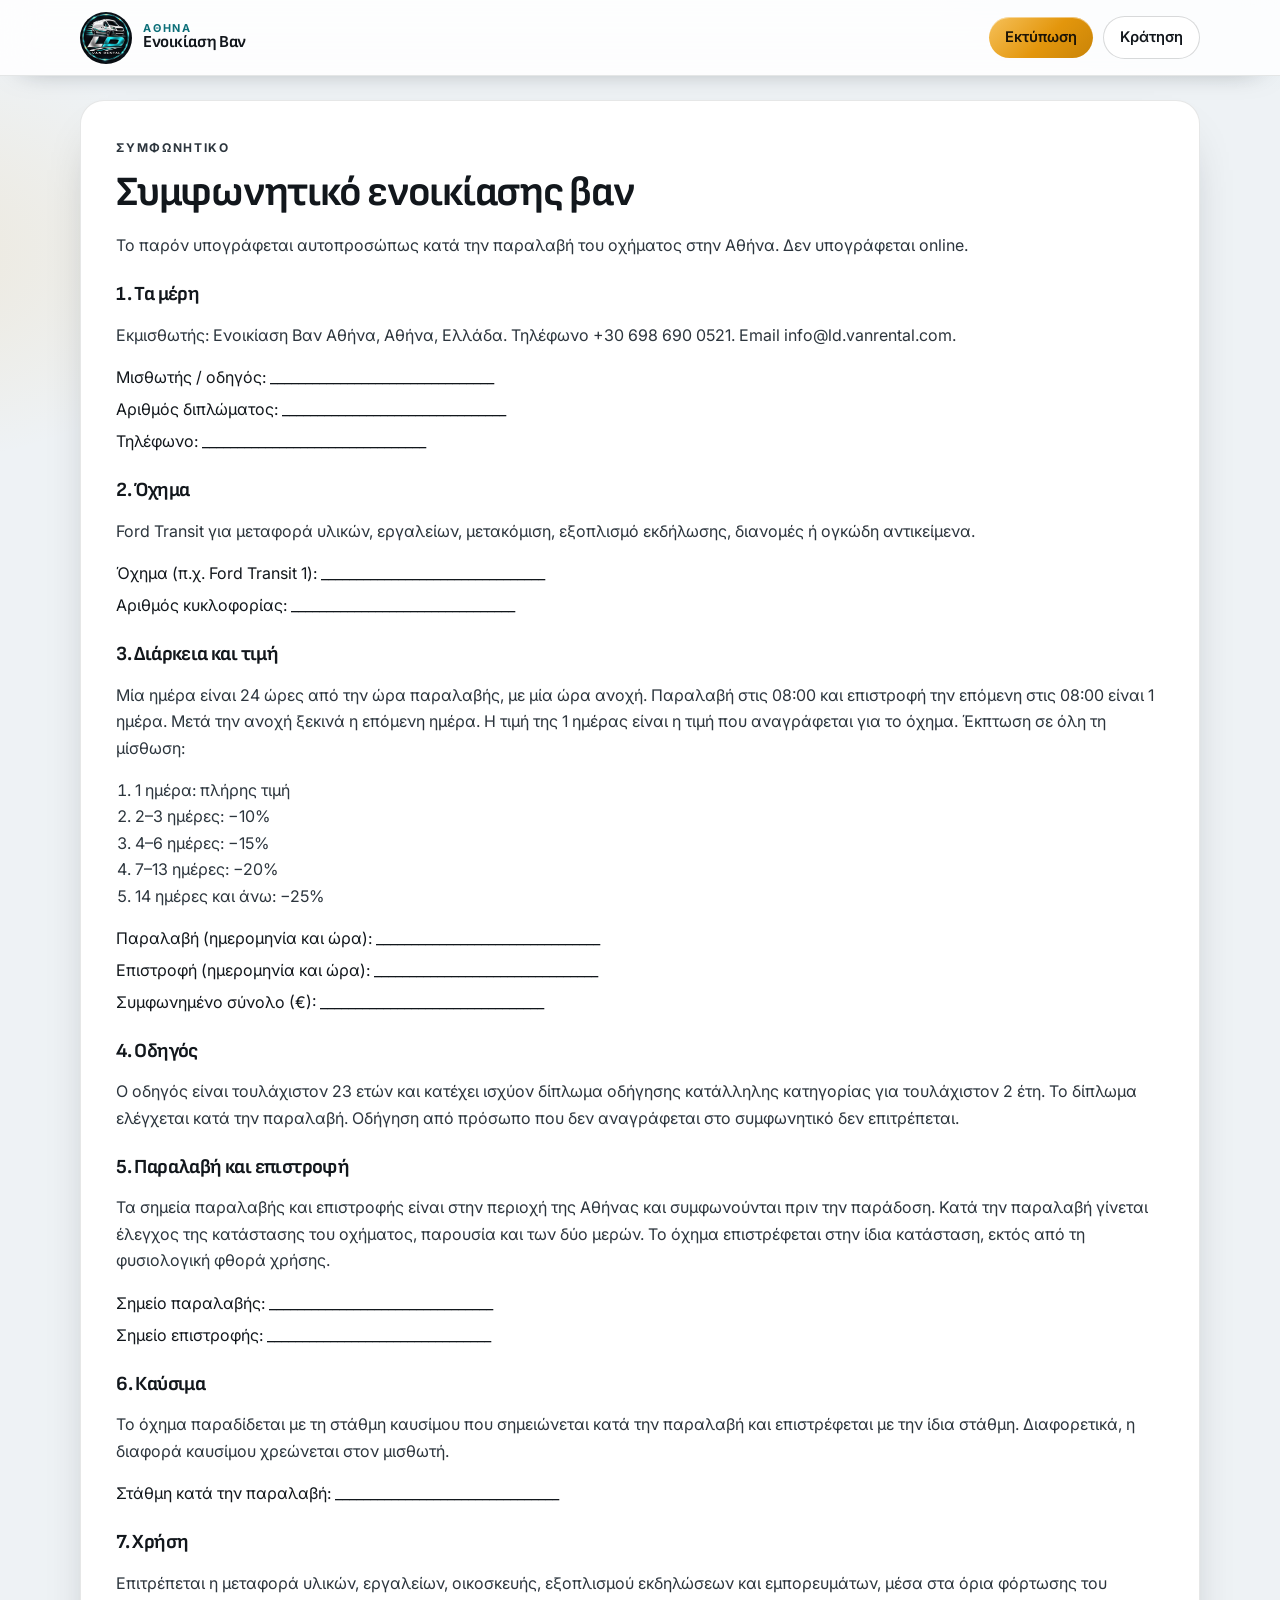
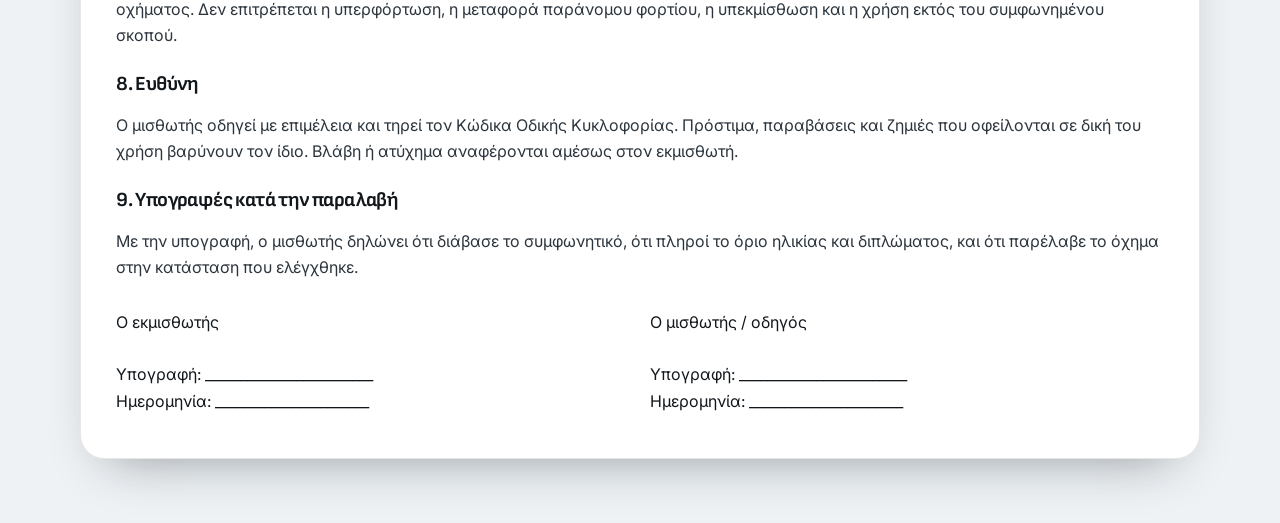
==== commit aec5e7f4: "Update contract.html" ====
--- a/contract.html
+++ b/contract.html
@@ -82,7 +82,6 @@
         <p class="blank">Ο εκμισθωτής<br /><br />Υπογραφή: ________________________<br />Ημερομηνία: ______________________</p>
         <p class="blank">Ο μισθωτής / οδηγός<br /><br />Υπογραφή: ________________________<br />Ημερομηνία: ______________________</p>
       </div>
-      <p class="fine">Πρακτικό κείμενο για χρήση της επιχείρησης. Πριν το θεωρήσετε οριστικό, καλό είναι να το δει όποιος χειρίζεται τα συμβόλαιά σας.</p>
     </article>
   </main>
   <script>
--- a/css/styles.css
+++ b/css/styles.css
@@ -278,7 +278,8 @@
   display: grid; gap: .85rem; grid-template-columns: 1fr; padding: .85rem;
   border-radius: 20px; background: rgba(255, 255, 255, 0.66); border: 1px solid var(--line);
 }
-@media (min-width: 860px) { .search-bar { grid-template-columns: 1fr 1fr 1fr auto; align-items: end; } }
+@media (min-width: 860px) { .search-bar { grid-template-columns: 1.3fr 1.3fr 1fr auto; align-items: end; } }
+.when-row { display: grid; grid-template-columns: 1.35fr .85fr; gap: .45rem; }
 .search-bar label, .field > label { margin: 0; }
 label { display: block; font-weight: 600; font-size: .86rem; color: var(--ink-soft); }
 input, select {
@@ -573,3 +574,36 @@
   .tick circle, .tick path { stroke-dashoffset: 0 !important; }
   .to-top.is-visible { opacity: 1; transform: none; }
 }
+
+/* ---------- Pricing tiers and contract ---------- */
+.rate-table {
+  margin: 0 0 1rem; padding: .9rem 1rem  .35rem; border-radius: 16px;
+  background: rgba(255, 255, 255, 0.55); border: 1px solid var(--line);
+}
+.rate-title { margin: 0; font-weight: 700; font-size: .92rem; }
+.rate-table ul { list-style: none; margin: .45rem 0 .2rem; padding: 0; display: grid; gap: .28rem; }
+.rate-table li { display: flex; justify-content: space-between; gap: 1rem; font-size: .9rem; }
+.rate-table .hint { margin-top: .35rem; }
+.age-note { margin: 0 0 1rem; }
+.age-note a, .faq a { color: var(--teal); font-weight: 600; }
+.how a { color: var(--amber-2); font-weight: 600; }
+.price-note { margin: .45rem 0 0; color: var(--muted); font-size: .8rem; line-height: 1.4; }
+
+.contract-main { padding: calc(var(--header) + 1.5rem) 0 4rem; }
+.contract {
+  background: var(--surface); border: 1px solid var(--line); border-radius: 24px;
+  padding: 1.4rem 1.2rem 2rem; box-shadow: var(--shadow);
+}
+.contract h1 { font-size: clamp(1.8rem, 4vw, 2.6rem); }
+.contract h2 { font-size: 1.25rem; margin-top: 1.6rem; }
+.contract p, .contract li { color: var(--ink-soft); }
+.contract ol { padding-left: 1.2rem; }
+.contract .blank { margin: .35rem 0; color: var(--ink); }
+.contract .sign { display: grid; gap: 1.2rem; margin-top: 1.4rem; }
+@media (min-width: 700px) { .contract .sign { grid-template-columns: 1fr 1fr; } .contract { padding: 2rem 2.2rem 2.4rem; } }
+.contract .fine { font-size: .82rem; }
+@media print {
+  .site-header, .no-print, .scroll-progress { display: none !important; }
+  .contract-main { padding: 0; }
+  .contract { box-shadow: none; border: 0; }
+}
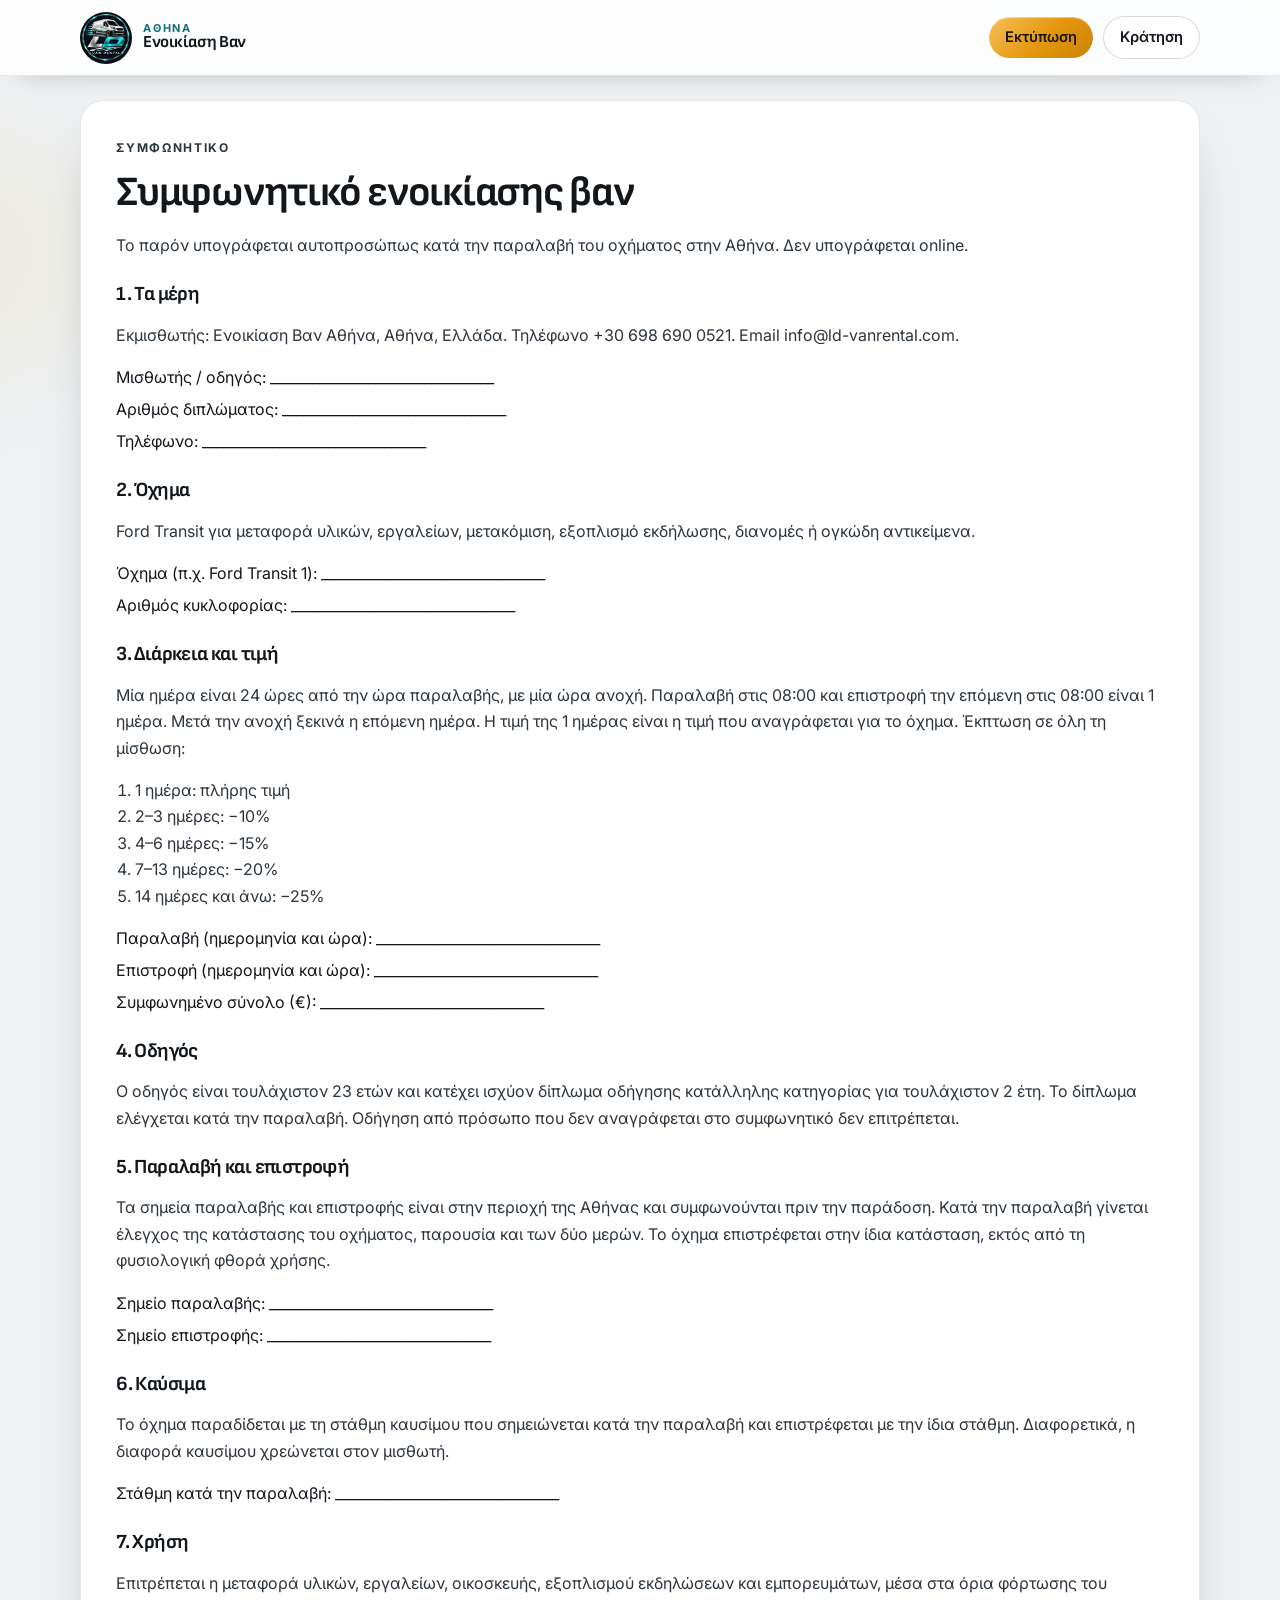
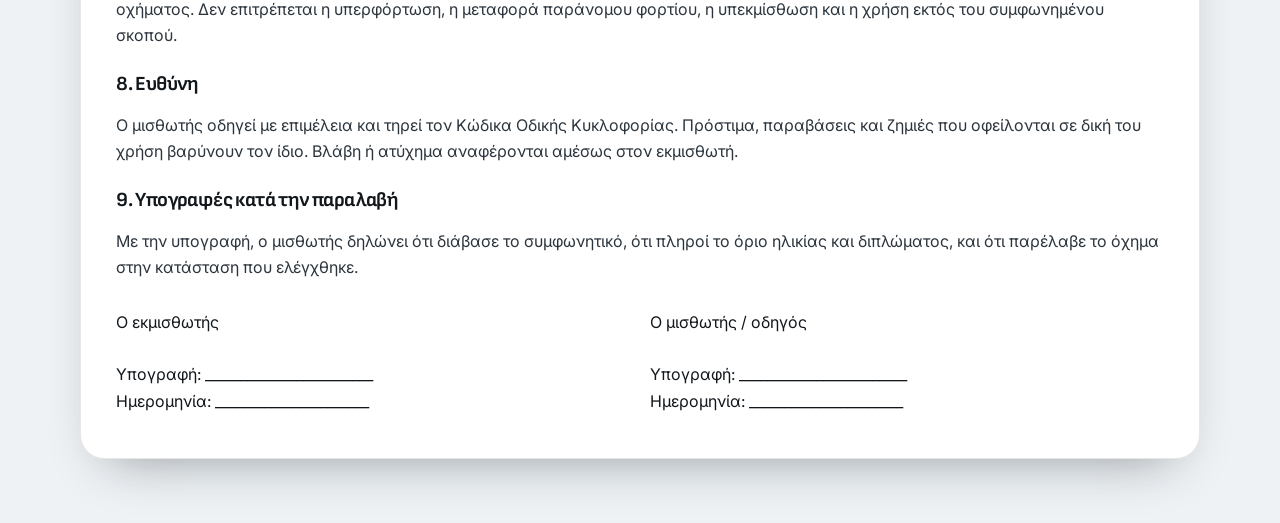
==== commit 987f59d7: "Add files via upload" ====
--- a/contract.html
+++ b/contract.html
@@ -5,6 +5,8 @@
   <meta name="viewport" content="width=device-width, initial-scale=1" />
   <title>Συμφωνητικό ενοικίασης βαν – Ενοικίαση Βαν Αθήνα</title>
   <meta name="description" content="Συμφωνητικό ενοικίασης Ford Transit στην Αθήνα. Υπογράφεται κατά την παραλαβή." />
+  <link rel="canonical" href="https://ld-vanrental.gr/contract.html" />
+  <meta name="robots" content="index, follow" />
   <meta name="theme-color" content="#eef2f5" />
   <link rel="preconnect" href="https://fonts.googleapis.com" />
   <link rel="preconnect" href="https://fonts.gstatic.com" crossorigin />
@@ -35,7 +37,7 @@
       <p>Το παρόν υπογράφεται αυτοπροσώπως κατά την παραλαβή του οχήματος στην Αθήνα. Δεν υπογράφεται online.</p>
 
       <h2>1. Τα μέρη</h2>
-      <p>Εκμισθωτής: Ενοικίαση Βαν Αθήνα, Αθήνα, Ελλάδα. Τηλέφωνο +30 698 690 0521. Email info@ld.vanrental.com.</p>
+      <p>Εκμισθωτής: Ενοικίαση Βαν Αθήνα, Αθήνα, Ελλάδα. Τηλέφωνο +30 698 690 0521. Email info@ld-vanrental.com.</p>
       <p class="blank">Μισθωτής / οδηγός: ________________________________</p>
       <p class="blank">Αριθμός διπλώματος: ________________________________</p>
       <p class="blank">Τηλέφωνο: ________________________________</p>
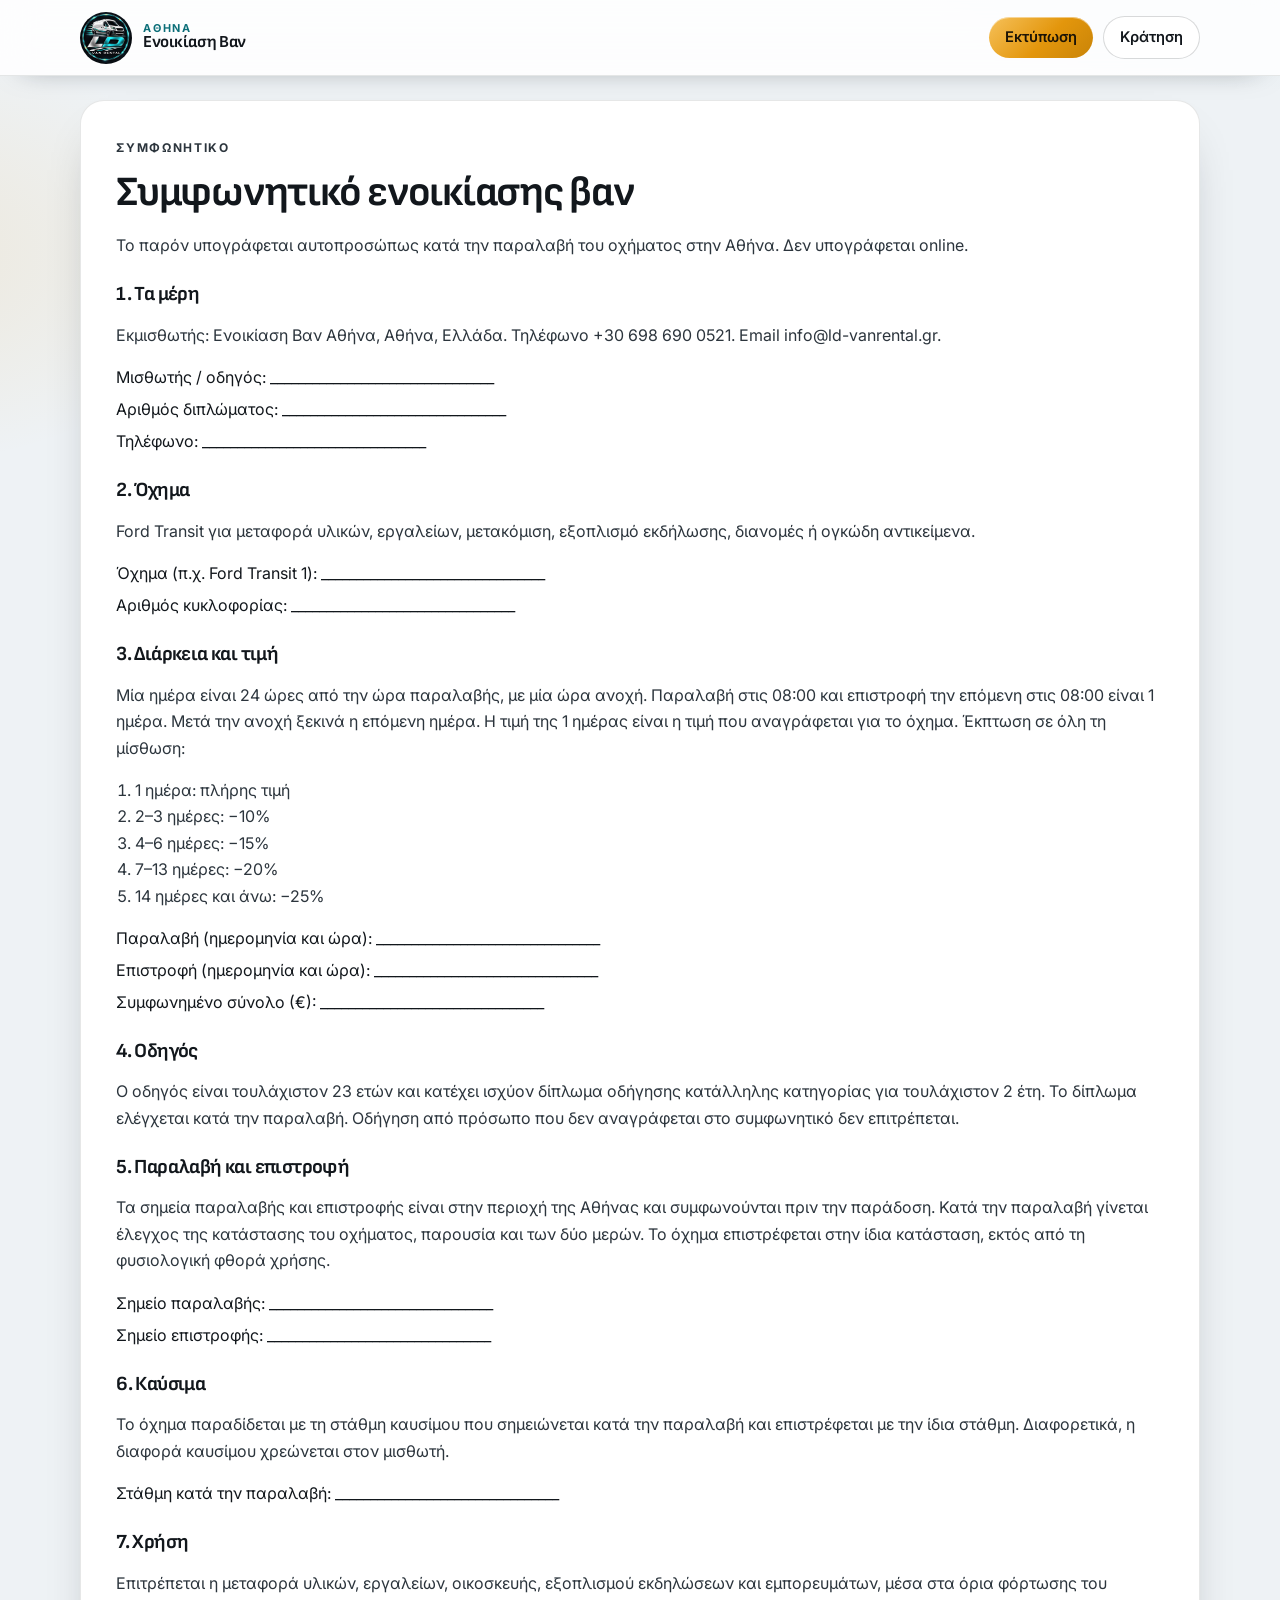
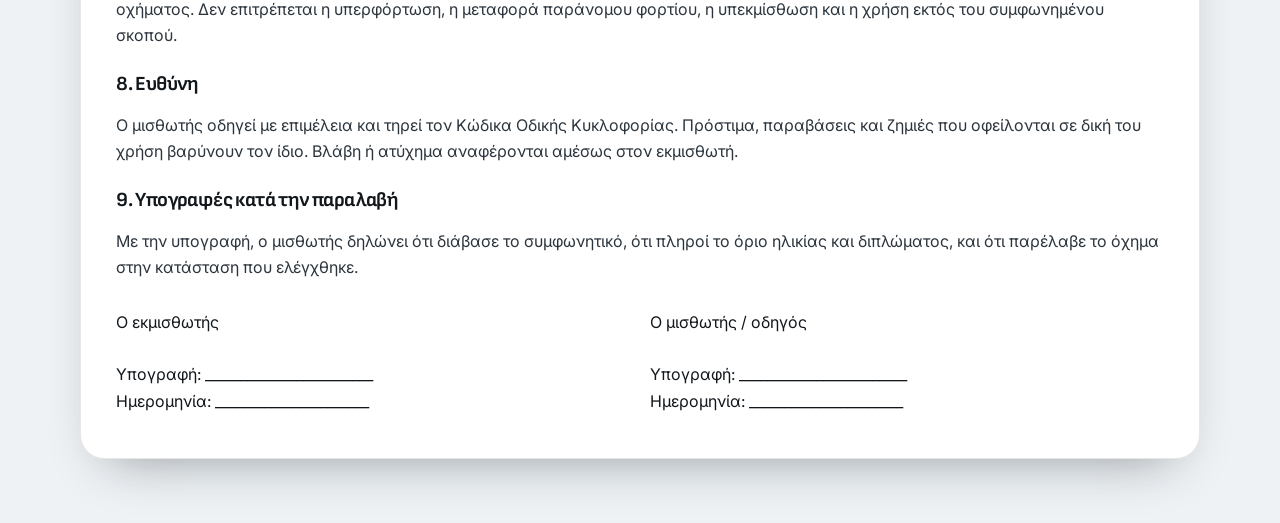
==== commit 2fad44b6: "Add files via upload" ====
--- a/contract.html
+++ b/contract.html
@@ -37,7 +37,7 @@
       <p>Το παρόν υπογράφεται αυτοπροσώπως κατά την παραλαβή του οχήματος στην Αθήνα. Δεν υπογράφεται online.</p>
 
       <h2>1. Τα μέρη</h2>
-      <p>Εκμισθωτής: Ενοικίαση Βαν Αθήνα, Αθήνα, Ελλάδα. Τηλέφωνο +30 698 690 0521. Email info@ld-vanrental.com.</p>
+      <p>Εκμισθωτής: Ενοικίαση Βαν Αθήνα, Αθήνα, Ελλάδα. Τηλέφωνο +30 698 690 0521. Email info@ld-vanrental.gr.</p>
       <p class="blank">Μισθωτής / οδηγός: ________________________________</p>
       <p class="blank">Αριθμός διπλώματος: ________________________________</p>
       <p class="blank">Τηλέφωνο: ________________________________</p>
